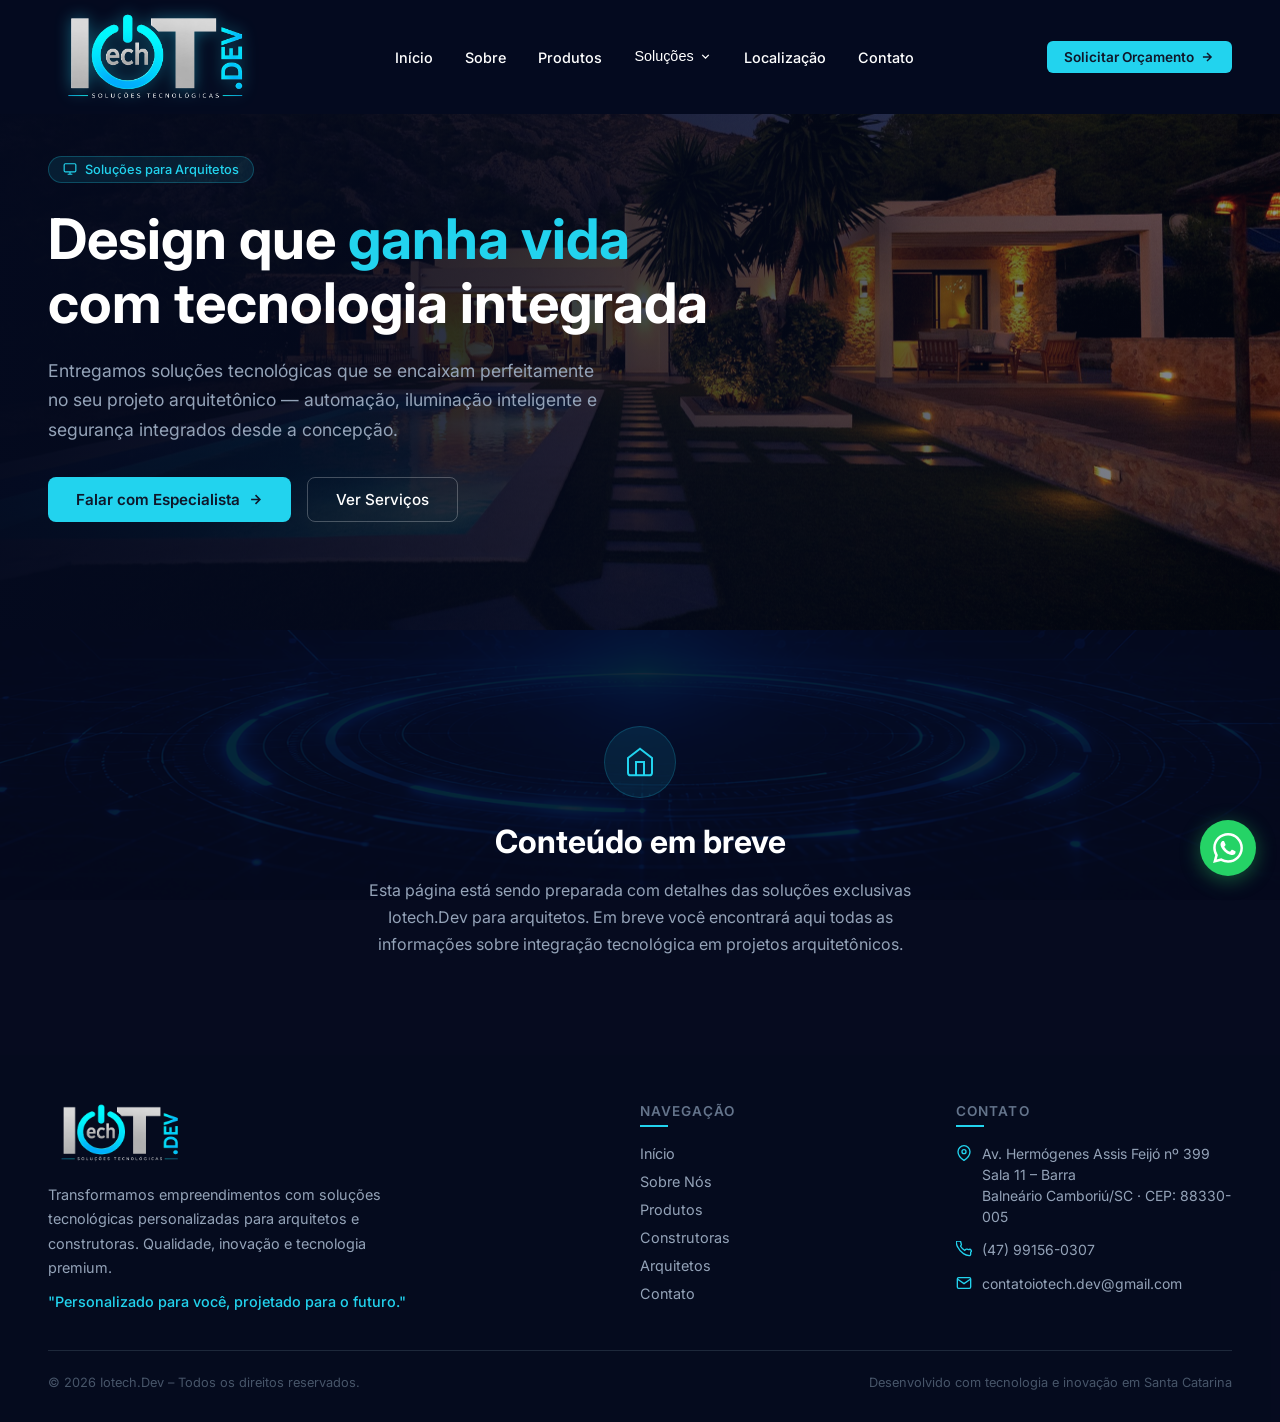
==== arquitetos.html @ b69fd0e3 "update" ====
<!DOCTYPE html>
<html lang="pt-BR">
<head>
  <meta charset="UTF-8" />
  <link rel="icon" type="image/png" href="favicon.png" />
  <meta name="viewport" content="width=device-width, initial-scale=1.0" />
  <title>Arquitetos – Iotech.Dev</title>
  <meta name="description" content="Soluções tecnológicas Iotech.Dev para arquitetos. Automação, segurança eletrônica e integração tecnológica para empreendimentos residenciais e comerciais." />
  <link rel="preconnect" href="https://fonts.googleapis.com" />
  <link rel="preconnect" href="https://fonts.gstatic.com" crossorigin />
  <link href="https://fonts.googleapis.com/css2?family=Inter:wght@300;400;500;600;700&display=swap" rel="stylesheet" />
  <style>
    *, *::before, *::after { box-sizing: border-box; margin: 0; padding: 0; }
    :root { --cyan: #22d3ee; --cyan-dark: #0891b2; }
    html { scroll-behavior: smooth; }
    body { font-family: 'Inter', system-ui, sans-serif; color: #fff; background: #0f172a; overflow-x: hidden; -webkit-font-smoothing: antialiased; }
    .container { max-width: 1280px; margin: 0 auto; padding: 0 1.5rem; }
    @media (min-width: 1024px) { .container { padding: 0 3rem; } }

    /* NAVBAR */
    #navbar { position: fixed; top: 0; left: 0; right: 0; z-index: 100; background: #040a1f; padding: 0.75rem 0; transition: padding 0.3s, box-shadow 0.3s; }
    #navbar.scrolled { padding: 0.5rem 0; box-shadow: 0 4px 24px rgba(0,0,0,0.4); }
    .nav-inner { display: flex; justify-content: space-between; align-items: center; }
    .nav-logo img { height: 90px; width: auto; display: block; filter: drop-shadow(0 0 8px rgba(34,211,238,0.4)); }
    .nav-links { display: none; list-style: none; gap: 2rem; }
    @media (min-width: 1024px) { .nav-links { display: flex; align-items: center; } }
    .nav-links a { color: #fff; text-decoration: none; font-size: 0.9rem; font-weight: 500; position: relative; padding-bottom: 2px; transition: color 0.3s; }
    .nav-links a::after { content: ''; position: absolute; bottom: 0; left: 0; width: 0; height: 2px; background: var(--cyan); transition: width 0.3s; }
    .nav-links a:hover { color: var(--cyan); }
    .nav-links a:hover::after { width: 100%; }

    .nav-dropdown-wrap { position: relative; }
    .nav-dropdown-btn { display: flex; align-items: center; gap: 5px; color: #fff; font-size: 0.9rem; font-weight: 500; background: none; border: none; cursor: pointer; padding-bottom: 2px; transition: color 0.3s; }
    .nav-dropdown-btn:hover { color: var(--cyan); }
    .nav-dropdown-btn svg { transition: transform 0.25s; }
    .nav-dropdown-wrap.open .nav-dropdown-btn svg { transform: rotate(180deg); }
    .nav-dropdown { position: absolute; top: calc(100% + 14px); left: 50%; transform: translateX(-50%) translateY(-6px); background: #040a1f; border: 1px solid rgba(34,211,238,0.18); border-radius: 10px; min-width: 200px; padding: 8px 0; box-shadow: 0 12px 40px rgba(0,0,0,0.5); opacity: 0; pointer-events: none; transition: opacity 0.2s, transform 0.2s; z-index: 200; }
    .nav-dropdown-wrap.open .nav-dropdown { opacity: 1; pointer-events: auto; transform: translateX(-50%) translateY(0); }
    .nav-dropdown a { display: block; padding: 10px 20px; color: #cbd5e1; font-size: 0.875rem; text-decoration: none; transition: background 0.15s, color 0.15s; white-space: nowrap; }
    .nav-dropdown a:hover { background: rgba(34,211,238,0.08); color: var(--cyan); }
    .nav-dropdown a::after { display: none; }
    .nav-dropdown a.active { color: var(--cyan); }

    #menu-btn { display: flex; flex-direction: column; gap: 5px; background: none; border: none; cursor: pointer; padding: 6px; }
    @media (min-width: 1024px) { #menu-btn { display: none; } }
    #menu-btn span { display: block; width: 24px; height: 2px; background: #fff; border-radius: 2px; transition: transform 0.3s, opacity 0.3s; }

    .nav-cta { display: none; }
    @media (min-width: 1200px) { .nav-cta { display: flex; align-items: center; } }
    .nav-btn-primary { display: inline-flex; align-items: center; gap: 6px; background: var(--cyan); color: #0f172a; font-size: 0.85rem; font-weight: 600; padding: 0.5rem 1.1rem; border-radius: 6px; text-decoration: none; transition: background 0.2s, transform 0.2s; }
    .nav-btn-primary:hover { background: #67e8f9; transform: translateY(-1px); }

    /* OVERLAY / MOBILE MENU */
    #overlay { display: none; position: fixed; inset: 0; background: rgba(0,0,0,0.6); z-index: 90; }
    #overlay.open { display: block; }
    #mobile-menu { position: fixed; top: 0; right: -320px; width: 300px; height: 100vh; background: #0a1628; z-index: 95; display: flex; flex-direction: column; padding: 1.5rem; transition: right 0.3s; overflow-y: auto; }
    #mobile-menu.open { right: 0; }
    .mobile-menu-header { display: flex; justify-content: space-between; align-items: center; margin-bottom: 2rem; }
    .mobile-menu-header img { height: 50px; }
    #close-menu { background: none; border: none; color: #fff; font-size: 1.8rem; cursor: pointer; }
    .mobile-nav-links { list-style: none; flex: 1; }
    .mobile-nav-links li a { display: block; padding: 0.9rem 0.5rem; color: #e2e8f0; font-size: 1rem; text-decoration: none; border-bottom: 1px solid rgba(255,255,255,0.06); transition: background 0.15s, color 0.15s; }
    .mobile-nav-links li a:hover { background: rgba(255,255,255,0.08); color: var(--cyan); }
    .mobile-solutions-toggle { display: flex; align-items: center; justify-content: space-between; padding: 0.9rem 0.5rem; color: #e2e8f0; font-size: 1rem; cursor: pointer; border-bottom: 1px solid rgba(255,255,255,0.06); transition: color 0.15s; }
    .mobile-solutions-toggle:hover { color: var(--cyan); }
    .mobile-solutions-toggle svg { transition: transform 0.25s; }
    .mobile-solutions-sub { display: none; background: rgba(0,0,0,0.2); }
    .mobile-solutions-sub.open { display: block; }
    .mobile-solutions-sub a { display: block; padding: 0.75rem 1.5rem; color: #94a3b8; font-size: 0.9rem; text-decoration: none; transition: color 0.15s; }
    .mobile-solutions-sub a:hover { color: var(--cyan); }
    .mobile-solutions-sub a.active { color: var(--cyan); }
    .mobile-footer-note { font-size: 0.75rem; color: rgba(255,255,255,0.5); text-align: center; padding-top: 1rem; }

    /* HERO */
    .page-hero {
      position: relative;
      min-height: 70vh;
      display: flex;
      align-items: center;
      background-image: url('img/hero_bg.jpg');
      background-size: cover;
      background-position: center;
    }
    .page-hero::before {
      content: '';
      position: absolute; inset: 0;
      background: linear-gradient(to right, rgba(4,10,31,0.96) 0%, rgba(4,10,31,0.82) 40%, rgba(4,10,31,0.45) 100%);
      z-index: 1;
    }
    .page-hero-inner { position: relative; z-index: 2; width: 100%; padding: 7rem 0 4rem; }
    .page-hero-tag { display: inline-flex; align-items: center; gap: 8px; background: rgba(34,211,238,0.1); border: 1px solid rgba(34,211,238,0.25); border-radius: 20px; padding: 5px 14px; font-size: 0.8rem; color: var(--cyan); font-weight: 500; margin-bottom: 1.5rem; }
    .page-hero h1 { font-size: clamp(2rem, 5vw, 3.5rem); font-weight: 700; line-height: 1.15; margin-bottom: 1.25rem; max-width: 680px; }
    .page-hero h1 span { color: var(--cyan); }
    .page-hero p { font-size: 1.1rem; color: #94a3b8; max-width: 560px; line-height: 1.7; margin-bottom: 2rem; }
    .hero-actions { display: flex; gap: 1rem; flex-wrap: wrap; }
    .btn-primary { display: inline-flex; align-items: center; gap: 8px; background: var(--cyan); color: #0f172a; font-size: 0.95rem; font-weight: 600; padding: 0.75rem 1.75rem; border-radius: 8px; text-decoration: none; transition: background 0.2s, transform 0.2s; }
    .btn-primary:hover { background: #67e8f9; transform: translateY(-1px); }
    .btn-outline { display: inline-flex; align-items: center; gap: 8px; background: transparent; color: #fff; font-size: 0.95rem; font-weight: 500; padding: 0.75rem 1.75rem; border-radius: 8px; border: 1.5px solid rgba(255,255,255,0.25); text-decoration: none; transition: border-color 0.2s, color 0.2s; }
    .btn-outline:hover { border-color: var(--cyan); color: var(--cyan); }

    /* PLACEHOLDER CONTENT */
    .section-placeholder {
      padding: 6rem 0;
      position: relative;
      background-image: url('img/fundo.png');
      background-size: cover;
      background-position: center;
      background-attachment: fixed;
    }
    .section-placeholder::before { content: ''; position: absolute; inset: 0; background: rgba(5,10,30,0.88); z-index: 0; }
    .section-placeholder .container { position: relative; z-index: 1; }
    .placeholder-center { text-align: center; max-width: 600px; margin: 0 auto; }
    .placeholder-center .icon { width: 72px; height: 72px; background: rgba(34,211,238,0.1); border: 1px solid rgba(34,211,238,0.2); border-radius: 50%; display: flex; align-items: center; justify-content: center; margin: 0 auto 1.5rem; }
    .placeholder-center h2 { font-size: 2rem; font-weight: 700; margin-bottom: 1rem; }
    .placeholder-center p { color: #94a3b8; font-size: 1rem; line-height: 1.7; }

    /* FOOTER */
    footer { position: relative; background-image: url('img/fundo.png'); background-size: cover; background-position: center; background-attachment: fixed; }
    footer::before { content: ''; position: absolute; inset: 0; background: rgba(5,10,30,0.92); z-index: 0; }
    footer .container { position: relative; z-index: 1; padding-top: 3rem; padding-bottom: 2rem; }
    .footer-grid { display: grid; gap: 2.5rem; margin-bottom: 2.5rem; }
    @media (min-width: 768px) { .footer-grid { grid-template-columns: 2fr 1fr 1fr; } }
    .footer-logo img { height: 60px; margin-bottom: 1rem; }
    .footer-desc { color: #94a3b8; font-size: 0.9rem; line-height: 1.7; margin-bottom: 0.75rem; max-width: 22rem; }
    .footer-tagline { color: var(--cyan); font-weight: 500; font-size: 0.9rem; }
    .footer-col-title { font-size: 0.85rem; font-weight: 600; text-transform: uppercase; letter-spacing: 0.08em; color: #64748b; margin-bottom: 1rem; position: relative; padding-bottom: 0.5rem; }
    .footer-col-title::after { content: ''; position: absolute; bottom: 0; left: 0; width: 28px; height: 2px; background: var(--cyan); }
    .footer-nav { list-style: none; display: flex; flex-direction: column; gap: 0.5rem; }
    .footer-nav li a { color: #94a3b8; text-decoration: none; font-size: 0.9rem; transition: color 0.2s; }
    .footer-nav li a:hover { color: var(--cyan); }
    .footer-contact { display: flex; flex-direction: column; gap: 0.75rem; }
    .footer-contact-item { display: flex; align-items: flex-start; gap: 0.6rem; }
    .footer-ci-icon { color: var(--cyan); margin-top: 2px; flex-shrink: 0; }
    .footer-contact-item p, .footer-contact-item a { color: #94a3b8; font-size: 0.875rem; text-decoration: none; line-height: 1.5; transition: color 0.2s; }
    .footer-contact-item a:hover { color: var(--cyan); }
    hr.footer-hr { border: none; border-top: 1px solid #1e293b; margin-bottom: 1.5rem; }
    .footer-bottom { display: flex; flex-direction: column; gap: 0.5rem; text-align: center; color: #475569; font-size: 0.8rem; }
    @media (min-width: 768px) { .footer-bottom { flex-direction: row; justify-content: space-between; text-align: left; } }

    /* WA BTN */
    #wa-btn { position: fixed; bottom: 1.5rem; right: 1.5rem; z-index: 99; background: #25d366; color: #fff; border: none; border-radius: 50%; width: 56px; height: 56px; display: flex; align-items: center; justify-content: center; cursor: pointer; box-shadow: 0 4px 20px rgba(37,211,102,0.4); transition: transform 0.2s; }
    #wa-btn:hover { transform: scale(1.1); }
  </style>
</head>
<body>

<header id="navbar">
  <div class="container">
    <div class="nav-inner">
      <a href="index.html" class="nav-logo">
        <img src="img/logo.png" alt="Iotech.Dev" />
      </a>
      <ul class="nav-links">
        <li><a href="index.html">Início</a></li>
        <li><a href="index.html#sobre">Sobre</a></li>
        <li><a href="produtos.html">Produtos</a></li>
        <li class="nav-dropdown-wrap" id="nav-solucoes">
          <button class="nav-dropdown-btn" onclick="toggleDropdown()" aria-haspopup="true">
            Soluções
            <svg width="13" height="13" viewBox="0 0 24 24" fill="none" stroke="currentColor" stroke-width="2.5"><path d="M6 9l6 6 6-6"/></svg>
          </button>
          <div class="nav-dropdown" role="menu">
            <a href="construtoras.html">Construtoras</a>
            <a href="arquitetos.html" class="active">Arquitetos</a>
          </div>
        </li>
        <li><a href="index.html#localizacao">Localização</a></li>
        <li><a href="index.html#contato">Contato</a></li>
      </ul>
      <div class="nav-cta">
        <a href="index.html#contato" class="nav-btn-primary">
          Solicitar Orçamento
          <svg width="14" height="14" fill="none" stroke="currentColor" stroke-width="2.5" viewBox="0 0 24 24"><path d="M5 12h14M12 5l7 7-7 7"/></svg>
        </a>
      </div>
      <button id="menu-btn" aria-label="Abrir menu" onclick="toggleMenu()">
        <span></span><span></span><span></span>
      </button>
    </div>
  </div>
</header>

<div id="overlay" onclick="toggleMenu()"></div>
<nav id="mobile-menu">
  <div class="mobile-menu-header">
    <img src="img/logo.png" alt="Iotech.Dev" />
    <button id="close-menu" onclick="toggleMenu()" aria-label="Fechar menu">&times;</button>
  </div>
  <ul class="mobile-nav-links">
    <li><a href="index.html" onclick="toggleMenu()">Início</a></li>
    <li><a href="index.html#sobre" onclick="toggleMenu()">Sobre</a></li>
    <li><a href="produtos.html" onclick="toggleMenu()">Produtos</a></li>
    <li>
      <div class="mobile-solutions-toggle" onclick="toggleMobileSolutions(this)">
        Soluções
        <svg width="14" height="14" viewBox="0 0 24 24" fill="none" stroke="currentColor" stroke-width="2.5"><path d="M6 9l6 6 6-6"/></svg>
      </div>
      <div class="mobile-solutions-sub">
        <a href="construtoras.html" onclick="toggleMenu()">Construtoras</a>
        <a href="arquitetos.html" class="active" onclick="toggleMenu()">Arquitetos</a>
      </div>
    </li>
    <li><a href="index.html#localizacao" onclick="toggleMenu()">Localização</a></li>
    <li><a href="index.html#contato" onclick="toggleMenu()">Contato</a></li>
  </ul>
  <p class="mobile-footer-note">© 2025 Iotech.Dev – Todos os direitos reservados</p>
</nav>

<!-- HERO -->
<section class="page-hero">
  <div class="page-hero-inner">
    <div class="container">
      <div class="page-hero-tag">
        <svg width="14" height="14" fill="none" stroke="currentColor" stroke-width="2" viewBox="0 0 24 24"><rect x="2" y="3" width="20" height="14" rx="2"/><path d="M8 21h8M12 17v4"/></svg>
        Soluções para Arquitetos
      </div>
      <h1>Design que <span>ganha vida</span> com tecnologia integrada</h1>
      <p>Entregamos soluções tecnológicas que se encaixam perfeitamente no seu projeto arquitetônico — automação, iluminação inteligente e segurança integrados desde a concepção.</p>
      <div class="hero-actions">
        <a href="index.html#contato" class="btn-primary">
          Falar com Especialista
          <svg width="15" height="15" fill="none" stroke="currentColor" stroke-width="2.5" viewBox="0 0 24 24"><path d="M5 12h14M12 5l7 7-7 7"/></svg>
        </a>
        <a href="index.html#servicos" class="btn-outline">Ver Serviços</a>
      </div>
    </div>
  </div>
</section>

<!-- CONTEÚDO PLACEHOLDER -->
<section class="section-placeholder">
  <div class="container">
    <div class="placeholder-center">
      <div class="icon">
        <svg width="32" height="32" fill="none" stroke="#22d3ee" stroke-width="1.5" viewBox="0 0 24 24"><path d="M3 9l9-7 9 7v11a2 2 0 01-2 2H5a2 2 0 01-2-2z"/><polyline points="9 22 9 12 15 12 15 22"/></svg>
      </div>
      <h2>Conteúdo em breve</h2>
      <p>Esta página está sendo preparada com detalhes das soluções exclusivas Iotech.Dev para arquitetos. Em breve você encontrará aqui todas as informações sobre integração tecnológica em projetos arquitetônicos.</p>
    </div>
  </div>
</section>

<!-- FOOTER -->
<footer>
  <div class="container">
    <div class="footer-grid">
      <div>
        <div class="footer-logo"><img src="img/logo.png" alt="Iotech.Dev" /></div>
        <p class="footer-desc">Transformamos empreendimentos com soluções tecnológicas personalizadas para arquitetos e construtoras. Qualidade, inovação e tecnologia premium.</p>
        <p class="footer-tagline">"Personalizado para você, projetado para o futuro."</p>
      </div>
      <div>
        <h3 class="footer-col-title">Navegação</h3>
        <ul class="footer-nav">
          <li><a href="index.html">Início</a></li>
          <li><a href="index.html#sobre">Sobre Nós</a></li>
          <li><a href="produtos.html">Produtos</a></li>
          <li><a href="construtoras.html">Construtoras</a></li>
          <li><a href="arquitetos.html" class="active">Arquitetos</a></li>
          <li><a href="index.html#contato">Contato</a></li>
        </ul>
      </div>
      <div>
        <h3 class="footer-col-title">Contato</h3>
        <div class="footer-contact">
          <div class="footer-contact-item">
            <div class="footer-ci-icon"><svg width="16" height="16" fill="none" stroke="currentColor" stroke-width="2" viewBox="0 0 24 24"><path d="M21 10c0 7-9 13-9 13s-9-6-9-13a9 9 0 0 1 18 0z"/><circle cx="12" cy="10" r="3"/></svg></div>
            <p>Av. Hermógenes Assis Feijó nº 399<br>Sala 11 – Barra<br>Balneário Camboriú/SC · CEP: 88330-005</p>
          </div>
          <div class="footer-contact-item">
            <div class="footer-ci-icon"><svg width="16" height="16" fill="none" stroke="currentColor" stroke-width="2" viewBox="0 0 24 24"><path d="M22 16.92v3a2 2 0 01-2.18 2 19.79 19.79 0 01-8.63-3.07A19.5 19.5 0 013.07 9.9 19.79 19.79 0 01.22 1.31 2 2 0 012.2 0h3a2 2 0 012 1.72 12.84 12.84 0 00.7 2.81 2 2 0 01-.45 2.11L6.91 7.91a16 16 0 006.16 6.16l1.27-1.27a2 2 0 012.11-.45 12.84 12.84 0 002.81.7A2 2 0 0122 16.92z"/></svg></div>
            <a href="https://wa.me/5547991560307?text=Ol%C3%A1!%20Gostaria%20de%20mais%20informa%C3%A7%C3%B5es%20sobre%20os%20servi%C3%A7os%20da%20Iotech.Dev." target="_blank" rel="noopener noreferrer">(47) 99156-0307</a>
          </div>
          <div class="footer-contact-item">
            <div class="footer-ci-icon"><svg width="16" height="16" fill="none" stroke="currentColor" stroke-width="2" viewBox="0 0 24 24"><path d="M4 4h16c1.1 0 2 .9 2 2v12c0 1.1-.9 2-2 2H4c-1.1 0-2-.9-2-2V6c0-1.1.9-2 2-2z"/><polyline points="22,6 12,13 2,6"/></svg></div>
            <a href="mailto:contatoiotech.dev@gmail.com">contatoiotech.dev@gmail.com</a>
          </div>
        </div>
      </div>
    </div>
    <hr class="footer-hr" />
    <div class="footer-bottom">
      <p>© <span id="year"></span> Iotech.Dev – Todos os direitos reservados.</p>
      <p>Desenvolvido com tecnologia e inovação em Santa Catarina</p>
    </div>
  </div>
</footer>

<button id="wa-btn" onclick="window.open('https://wa.me/5547991560307?text=Ol%C3%A1!%20Gostaria%20de%20mais%20informa%C3%A7%C3%B5es%20sobre%20os%20servi%C3%A7os%20da%20Iotech.Dev.','_blank')" aria-label="WhatsApp">
  <svg width="30" height="30" fill="currentColor" viewBox="0 0 24 24"><path d="M17.472 14.382c-.297-.149-1.758-.867-2.03-.967-.273-.099-.471-.148-.67.15-.197.297-.767.966-.94 1.164-.173.199-.347.223-.644.075-.297-.15-1.255-.463-2.39-1.475-.883-.788-1.48-1.761-1.653-2.059-.173-.297-.018-.458.13-.606.134-.133.298-.347.446-.52.149-.174.198-.298.298-.497.099-.198.05-.371-.025-.52-.075-.149-.669-1.612-.916-2.207-.242-.579-.487-.5-.669-.51-.173-.008-.371-.01-.57-.01-.198 0-.52.074-.792.372-.272.297-1.04 1.016-1.04 2.479 0 1.462 1.065 2.875 1.213 3.074.149.198 2.096 3.2 5.077 4.487.709.306 1.262.489 1.694.625.712.227 1.36.195 1.871.118.571-.085 1.758-.719 2.006-1.413.248-.694.248-1.289.173-1.413-.074-.124-.272-.198-.57-.347m-5.421 7.403h-.004a9.87 9.87 0 01-5.031-1.378l-.361-.214-3.741.982.998-3.648-.235-.374a9.86 9.86 0 01-1.51-5.26c.001-5.45 4.436-9.884 9.888-9.884 2.64 0 5.122 1.03 6.988 2.898a9.825 9.825 0 012.893 6.994c-.003 5.45-4.437 9.884-9.885 9.884m8.413-18.297A11.815 11.815 0 0012.05 0C5.495 0 .16 5.335.157 11.892c0 2.096.547 4.142 1.588 5.945L.057 24l6.305-1.654a11.882 11.882 0 005.683 1.448h.005c6.554 0 11.89-5.335 11.893-11.893A11.821 11.821 0 0020.465 3.63"/></svg>
</button>

<script>
  document.getElementById('year').textContent = new Date().getFullYear();

  window.addEventListener('scroll', () => {
    document.getElementById('navbar').classList.toggle('scrolled', window.scrollY > 50);
  });

  function toggleMenu() {
    const menu = document.getElementById('mobile-menu');
    const overlay = document.getElementById('overlay');
    const btn = document.getElementById('menu-btn');
    const isOpen = menu.classList.contains('open');
    menu.classList.toggle('open', !isOpen);
    overlay.classList.toggle('open', !isOpen);
    btn.classList.toggle('open', !isOpen);
    document.body.style.overflow = isOpen ? '' : 'hidden';
  }

  function toggleDropdown() {
    document.getElementById('nav-solucoes').classList.toggle('open');
  }

  function toggleMobileSolutions(el) {
    const sub = el.nextElementSibling;
    const svg = el.querySelector('svg');
    sub.classList.toggle('open');
    svg.style.transform = sub.classList.contains('open') ? 'rotate(180deg)' : '';
  }

  document.addEventListener('click', e => {
    const wrap = document.getElementById('nav-solucoes');
    if (wrap && !wrap.contains(e.target)) wrap.classList.remove('open');
  });
</script>
</body>
</html>
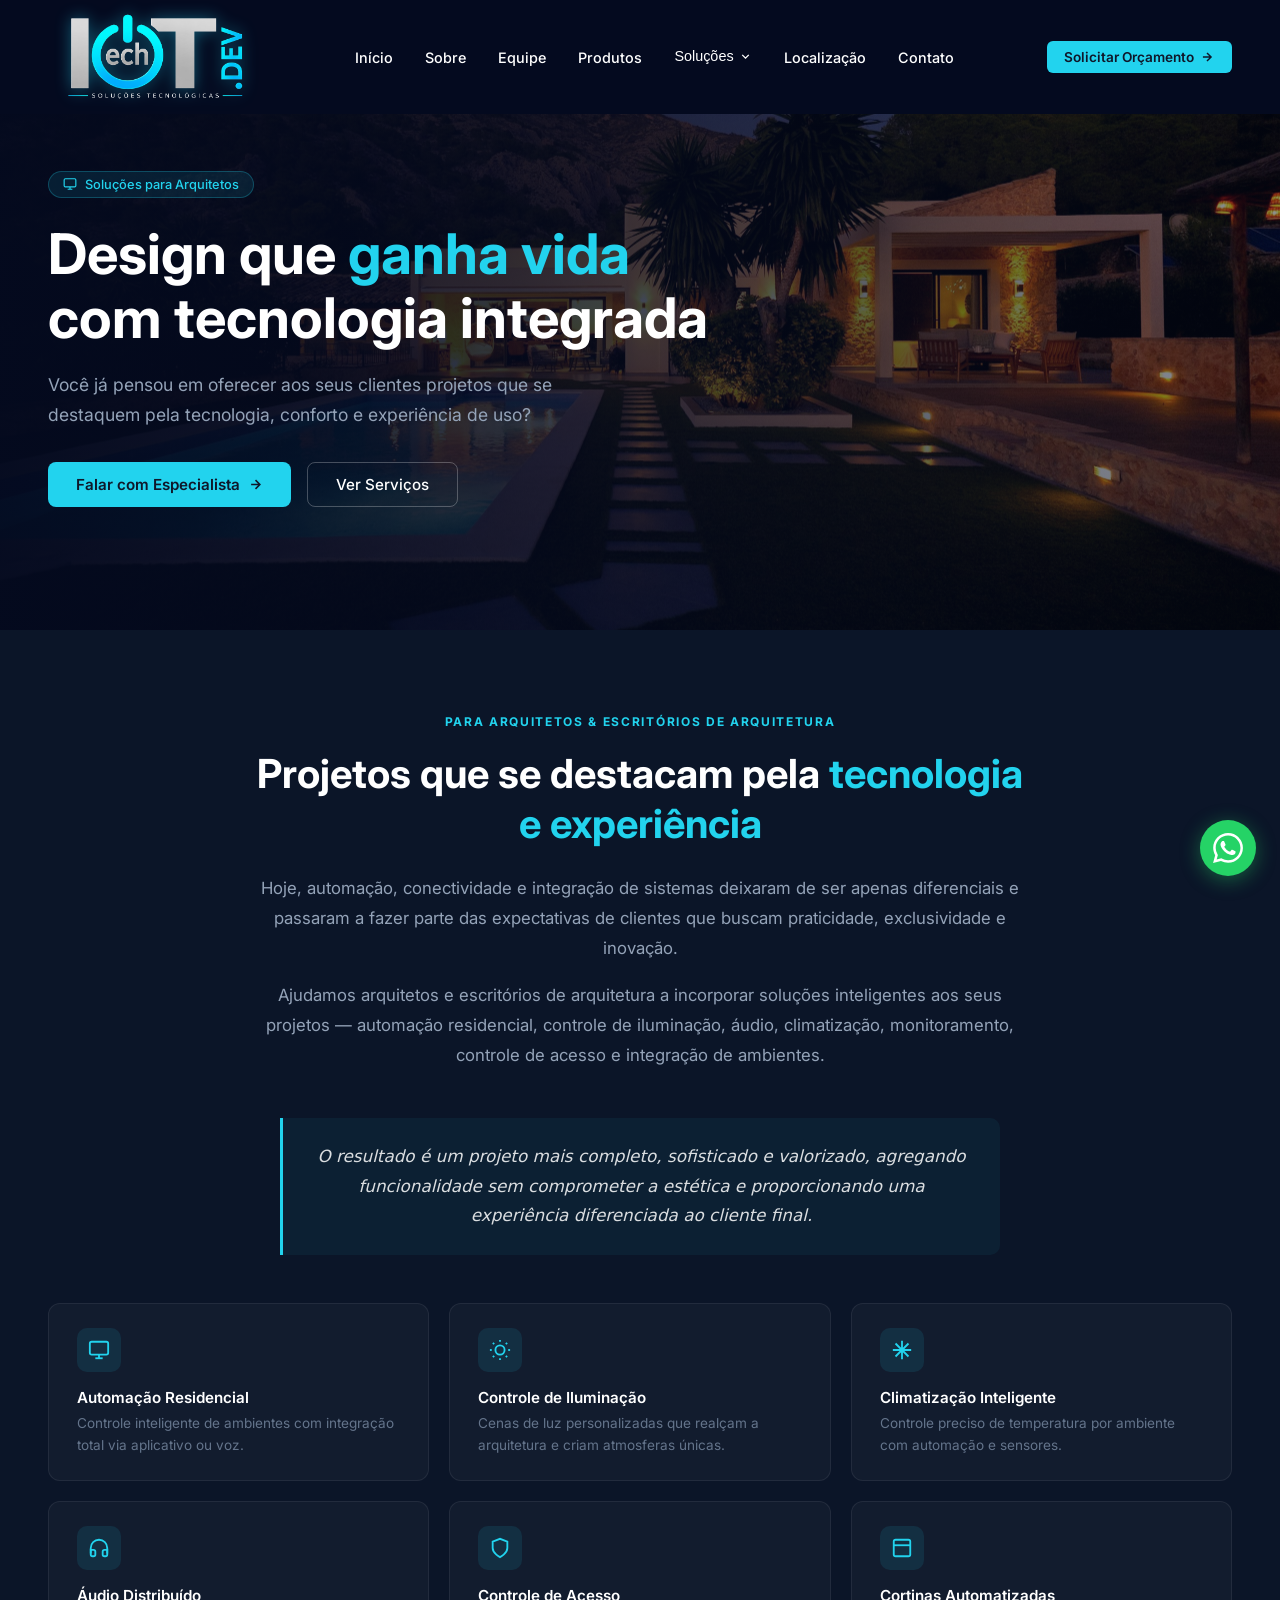
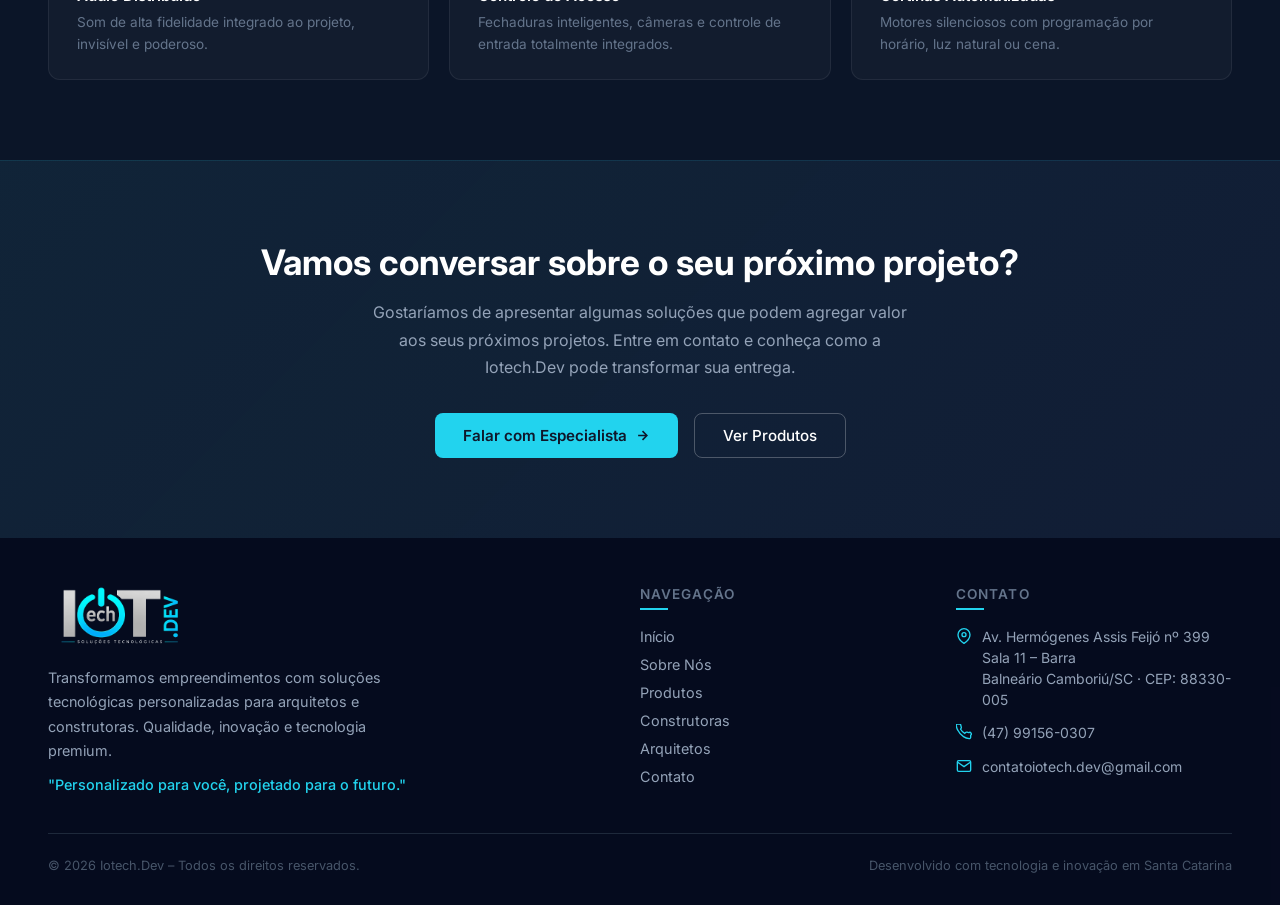
==== commit f281b70d: "Atualiza conteúdo do site" ====
--- a/arquitetos.html
+++ b/arquitetos.html
@@ -98,21 +98,80 @@
     .btn-outline { display: inline-flex; align-items: center; gap: 8px; background: transparent; color: #fff; font-size: 0.95rem; font-weight: 500; padding: 0.75rem 1.75rem; border-radius: 8px; border: 1.5px solid rgba(255,255,255,0.25); text-decoration: none; transition: border-color 0.2s, color 0.2s; }
     .btn-outline:hover { border-color: var(--cyan); color: var(--cyan); }
 
-    /* PLACEHOLDER CONTENT */
-    .section-placeholder {
-      padding: 6rem 0;
+    /* CONTENT SECTION */
+    .content-section {
+      padding: 5rem 0;
       position: relative;
-      background-image: url('img/fundo.png');
-      background-size: cover;
-      background-position: center;
-      background-attachment: fixed;
-    }
-    .section-placeholder::before { content: ''; position: absolute; inset: 0; background: rgba(5,10,30,0.88); z-index: 0; }
-    .section-placeholder .container { position: relative; z-index: 1; }
-    .placeholder-center { text-align: center; max-width: 600px; margin: 0 auto; }
-    .placeholder-center .icon { width: 72px; height: 72px; background: rgba(34,211,238,0.1); border: 1px solid rgba(34,211,238,0.2); border-radius: 50%; display: flex; align-items: center; justify-content: center; margin: 0 auto 1.5rem; }
-    .placeholder-center h2 { font-size: 2rem; font-weight: 700; margin-bottom: 1rem; }
-    .placeholder-center p { color: #94a3b8; font-size: 1rem; line-height: 1.7; }
+      background: #0b1528;
+    }
+    .content-section + .content-section { border-top: 1px solid rgba(255,255,255,0.06); }
+    .content-section.alt { background: #0d1a30; }
+    .content-section .container { position: relative; z-index: 1; }
+
+    /* Intro block */
+    .intro-block { max-width: 780px; margin: 0 auto; text-align: center; }
+    .intro-block .eyebrow { display: inline-block; font-size: 0.75rem; font-weight: 700; letter-spacing: 0.14em; text-transform: uppercase; color: var(--cyan); margin-bottom: 1.25rem; }
+    .intro-block h2 { font-size: clamp(1.6rem, 3.5vw, 2.5rem); font-weight: 700; line-height: 1.25; margin-bottom: 1.5rem; }
+    .intro-block h2 span { color: var(--cyan); }
+    .intro-block p { font-size: 1.05rem; color: #94a3b8; line-height: 1.8; margin-bottom: 1rem; }
+    .intro-block p:last-child { margin-bottom: 0; }
+
+    /* highlight quote */
+    .highlight-quote {
+      margin: 3rem auto 0;
+      max-width: 720px;
+      background: rgba(34,211,238,0.06);
+      border-left: 3px solid var(--cyan);
+      border-radius: 0 10px 10px 0;
+      padding: 1.5rem 2rem;
+      font-size: 1.05rem;
+      color: rgba(255,255,255,0.85);
+      line-height: 1.75;
+      font-style: italic;
+    }
+
+    /* Solutions grid */
+    .solutions-grid {
+      display: grid;
+      gap: 1.25rem;
+      margin-top: 3rem;
+    }
+    @media (min-width: 640px) { .solutions-grid { grid-template-columns: repeat(2, 1fr); } }
+    @media (min-width: 1024px) { .solutions-grid { grid-template-columns: repeat(3, 1fr); } }
+    .sol-card {
+      background: rgba(255,255,255,0.03);
+      border: 1px solid rgba(255,255,255,0.07);
+      border-radius: 12px;
+      padding: 1.5rem 1.75rem;
+      transition: background 0.2s, border-color 0.2s, transform 0.2s;
+    }
+    .sol-card:hover { background: rgba(34,211,238,0.05); border-color: rgba(34,211,238,0.2); transform: translateY(-3px); }
+    .sol-card-icon {
+      width: 44px; height: 44px;
+      background: rgba(34,211,238,0.1);
+      border-radius: 10px;
+      display: flex; align-items: center; justify-content: center;
+      margin-bottom: 1rem;
+      color: var(--cyan);
+    }
+    .sol-card h3 { font-size: 0.95rem; font-weight: 600; margin-bottom: 0.4rem; }
+    .sol-card p { font-size: 0.85rem; color: #64748b; line-height: 1.6; }
+
+    /* CTA section */
+    .cta-section {
+      padding: 5rem 0;
+      position: relative;
+      background: linear-gradient(135deg, rgba(34,211,238,0.07) 0%, rgba(59,130,246,0.05) 100%);
+      border-top: 1px solid rgba(34,211,238,0.12);
+      text-align: center;
+    }
+    .cta-section h2 { font-size: clamp(1.5rem, 3vw, 2.2rem); font-weight: 700; margin-bottom: 1rem; }
+    .cta-section p { color: #94a3b8; font-size: 1rem; margin-bottom: 2rem; max-width: 560px; margin-left: auto; margin-right: auto; line-height: 1.7; }
+    .cta-btns { display: flex; gap: 1rem; flex-wrap: wrap; justify-content: center; }
+    .btn-primary { display: inline-flex; align-items: center; gap: 8px; background: var(--cyan); color: #0f172a; font-size: 0.95rem; font-weight: 600; padding: 0.75rem 1.75rem; border-radius: 8px; text-decoration: none; transition: background 0.2s, transform 0.2s; }
+    .btn-primary:hover { background: #67e8f9; transform: translateY(-1px); }
+    .btn-outline { display: inline-flex; align-items: center; gap: 8px; background: transparent; color: #fff; font-size: 0.95rem; font-weight: 500; padding: 0.75rem 1.75rem; border-radius: 8px; border: 1.5px solid rgba(255,255,255,0.25); text-decoration: none; transition: border-color 0.2s, color 0.2s; }
+    .btn-outline:hover { border-color: var(--cyan); color: var(--cyan); }
 
     /* FOOTER */
     footer { position: relative; background-image: url('img/fundo.png'); background-size: cover; background-position: center; background-attachment: fixed; }
@@ -153,6 +212,7 @@
       <ul class="nav-links">
         <li><a href="index.html">Início</a></li>
         <li><a href="index.html#sobre">Sobre</a></li>
+        <li><a href="index.html#equipe">Equipe</a></li>
         <li><a href="produtos.html">Produtos</a></li>
         <li class="nav-dropdown-wrap" id="nav-solucoes">
           <button class="nav-dropdown-btn" onclick="toggleDropdown()" aria-haspopup="true">
@@ -189,6 +249,7 @@
   <ul class="mobile-nav-links">
     <li><a href="index.html" onclick="toggleMenu()">Início</a></li>
     <li><a href="index.html#sobre" onclick="toggleMenu()">Sobre</a></li>
+    <li><a href="index.html#equipe" onclick="toggleMenu()">Equipe</a></li>
     <li><a href="produtos.html" onclick="toggleMenu()">Produtos</a></li>
     <li>
       <div class="mobile-solutions-toggle" onclick="toggleMobileSolutions(this)">
@@ -215,7 +276,7 @@
         Soluções para Arquitetos
       </div>
       <h1>Design que <span>ganha vida</span> com tecnologia integrada</h1>
-      <p>Entregamos soluções tecnológicas que se encaixam perfeitamente no seu projeto arquitetônico — automação, iluminação inteligente e segurança integrados desde a concepção.</p>
+      <p>Você já pensou em oferecer aos seus clientes projetos que se destaquem pela tecnologia, conforto e experiência de uso?</p>
       <div class="hero-actions">
         <a href="index.html#contato" class="btn-primary">
           Falar com Especialista
@@ -227,15 +288,77 @@
   </div>
 </section>
 
-<!-- CONTEÚDO PLACEHOLDER -->
-<section class="section-placeholder">
+<!-- CONTEÚDO PRINCIPAL -->
+<section class="content-section">
   <div class="container">
-    <div class="placeholder-center">
-      <div class="icon">
-        <svg width="32" height="32" fill="none" stroke="#22d3ee" stroke-width="1.5" viewBox="0 0 24 24"><path d="M3 9l9-7 9 7v11a2 2 0 01-2 2H5a2 2 0 01-2-2z"/><polyline points="9 22 9 12 15 12 15 22"/></svg>
-      </div>
-      <h2>Conteúdo em breve</h2>
-      <p>Esta página está sendo preparada com detalhes das soluções exclusivas Iotech.Dev para arquitetos. Em breve você encontrará aqui todas as informações sobre integração tecnológica em projetos arquitetônicos.</p>
+    <div class="intro-block">
+      <span class="eyebrow">Para Arquitetos &amp; Escritórios de Arquitetura</span>
+      <h2>Projetos que se destacam pela <span>tecnologia e experiência</span></h2>
+      <p>Hoje, automação, conectividade e integração de sistemas deixaram de ser apenas diferenciais e passaram a fazer parte das expectativas de clientes que buscam praticidade, exclusividade e inovação.</p>
+      <p>Ajudamos arquitetos e escritórios de arquitetura a incorporar soluções inteligentes aos seus projetos — automação residencial, controle de iluminação, áudio, climatização, monitoramento, controle de acesso e integração de ambientes.</p>
+      <div class="highlight-quote">
+        O resultado é um projeto mais completo, sofisticado e valorizado, agregando funcionalidade sem comprometer a estética e proporcionando uma experiência diferenciada ao cliente final.
+      </div>
+    </div>
+
+    <div class="solutions-grid">
+      <div class="sol-card">
+        <div class="sol-card-icon">
+          <svg width="22" height="22" fill="none" stroke="currentColor" stroke-width="2" viewBox="0 0 24 24"><rect x="2" y="3" width="20" height="14" rx="2"/><line x1="8" y1="21" x2="16" y2="21"/><line x1="12" y1="17" x2="12" y2="21"/></svg>
+        </div>
+        <h3>Automação Residencial</h3>
+        <p>Controle inteligente de ambientes com integração total via aplicativo ou voz.</p>
+      </div>
+      <div class="sol-card">
+        <div class="sol-card-icon">
+          <svg width="22" height="22" fill="none" stroke="currentColor" stroke-width="2" viewBox="0 0 24 24"><circle cx="12" cy="12" r="5"/><line x1="12" y1="1" x2="12" y2="3"/><line x1="12" y1="21" x2="12" y2="23"/><line x1="4.22" y1="4.22" x2="5.64" y2="5.64"/><line x1="18.36" y1="18.36" x2="19.78" y2="19.78"/><line x1="1" y1="12" x2="3" y2="12"/><line x1="21" y1="12" x2="23" y2="12"/><line x1="4.22" y1="19.78" x2="5.64" y2="18.36"/><line x1="18.36" y1="5.64" x2="19.78" y2="4.22"/></svg>
+        </div>
+        <h3>Controle de Iluminação</h3>
+        <p>Cenas de luz personalizadas que realçam a arquitetura e criam atmosferas únicas.</p>
+      </div>
+      <div class="sol-card">
+        <div class="sol-card-icon">
+          <svg width="22" height="22" fill="none" stroke="currentColor" stroke-width="2" viewBox="0 0 24 24"><path d="M12 2v20M4.93 4.93l14.14 14.14M2 12h20M4.93 19.07L19.07 4.93"/></svg>
+        </div>
+        <h3>Climatização Inteligente</h3>
+        <p>Controle preciso de temperatura por ambiente com automação e sensores.</p>
+      </div>
+      <div class="sol-card">
+        <div class="sol-card-icon">
+          <svg width="22" height="22" fill="none" stroke="currentColor" stroke-width="2" viewBox="0 0 24 24"><path d="M3 18v-6a9 9 0 0 1 18 0v6"/><path d="M21 19a2 2 0 0 1-2 2h-1a2 2 0 0 1-2-2v-3a2 2 0 0 1 2-2h3zM3 19a2 2 0 0 0 2 2h1a2 2 0 0 0 2-2v-3a2 2 0 0 0-2-2H3z"/></svg>
+        </div>
+        <h3>Áudio Distribuído</h3>
+        <p>Som de alta fidelidade integrado ao projeto, invisível e poderoso.</p>
+      </div>
+      <div class="sol-card">
+        <div class="sol-card-icon">
+          <svg width="22" height="22" fill="none" stroke="currentColor" stroke-width="2" viewBox="0 0 24 24"><path d="M12 22s8-4 8-10V5l-8-3-8 3v7c0 6 8 10 8 10z"/></svg>
+        </div>
+        <h3>Controle de Acesso</h3>
+        <p>Fechaduras inteligentes, câmeras e controle de entrada totalmente integrados.</p>
+      </div>
+      <div class="sol-card">
+        <div class="sol-card-icon">
+          <svg width="22" height="22" fill="none" stroke="currentColor" stroke-width="2" viewBox="0 0 24 24"><rect x="3" y="3" width="18" height="18" rx="2"/><line x1="3" y1="9" x2="21" y2="9"/></svg>
+        </div>
+        <h3>Cortinas Automatizadas</h3>
+        <p>Motores silenciosos com programação por horário, luz natural ou cena.</p>
+      </div>
+    </div>
+  </div>
+</section>
+
+<!-- CTA -->
+<section class="cta-section">
+  <div class="container">
+    <h2>Vamos conversar sobre o seu próximo projeto?</h2>
+    <p>Gostaríamos de apresentar algumas soluções que podem agregar valor aos seus próximos projetos. Entre em contato e conheça como a Iotech.Dev pode transformar sua entrega.</p>
+    <div class="cta-btns">
+      <a href="index.html#contato" class="btn-primary">
+        Falar com Especialista
+        <svg width="15" height="15" fill="none" stroke="currentColor" stroke-width="2.5" viewBox="0 0 24 24"><path d="M5 12h14M12 5l7 7-7 7"/></svg>
+      </a>
+      <a href="produtos.html" class="btn-outline">Ver Produtos</a>
     </div>
   </div>
 </section>
